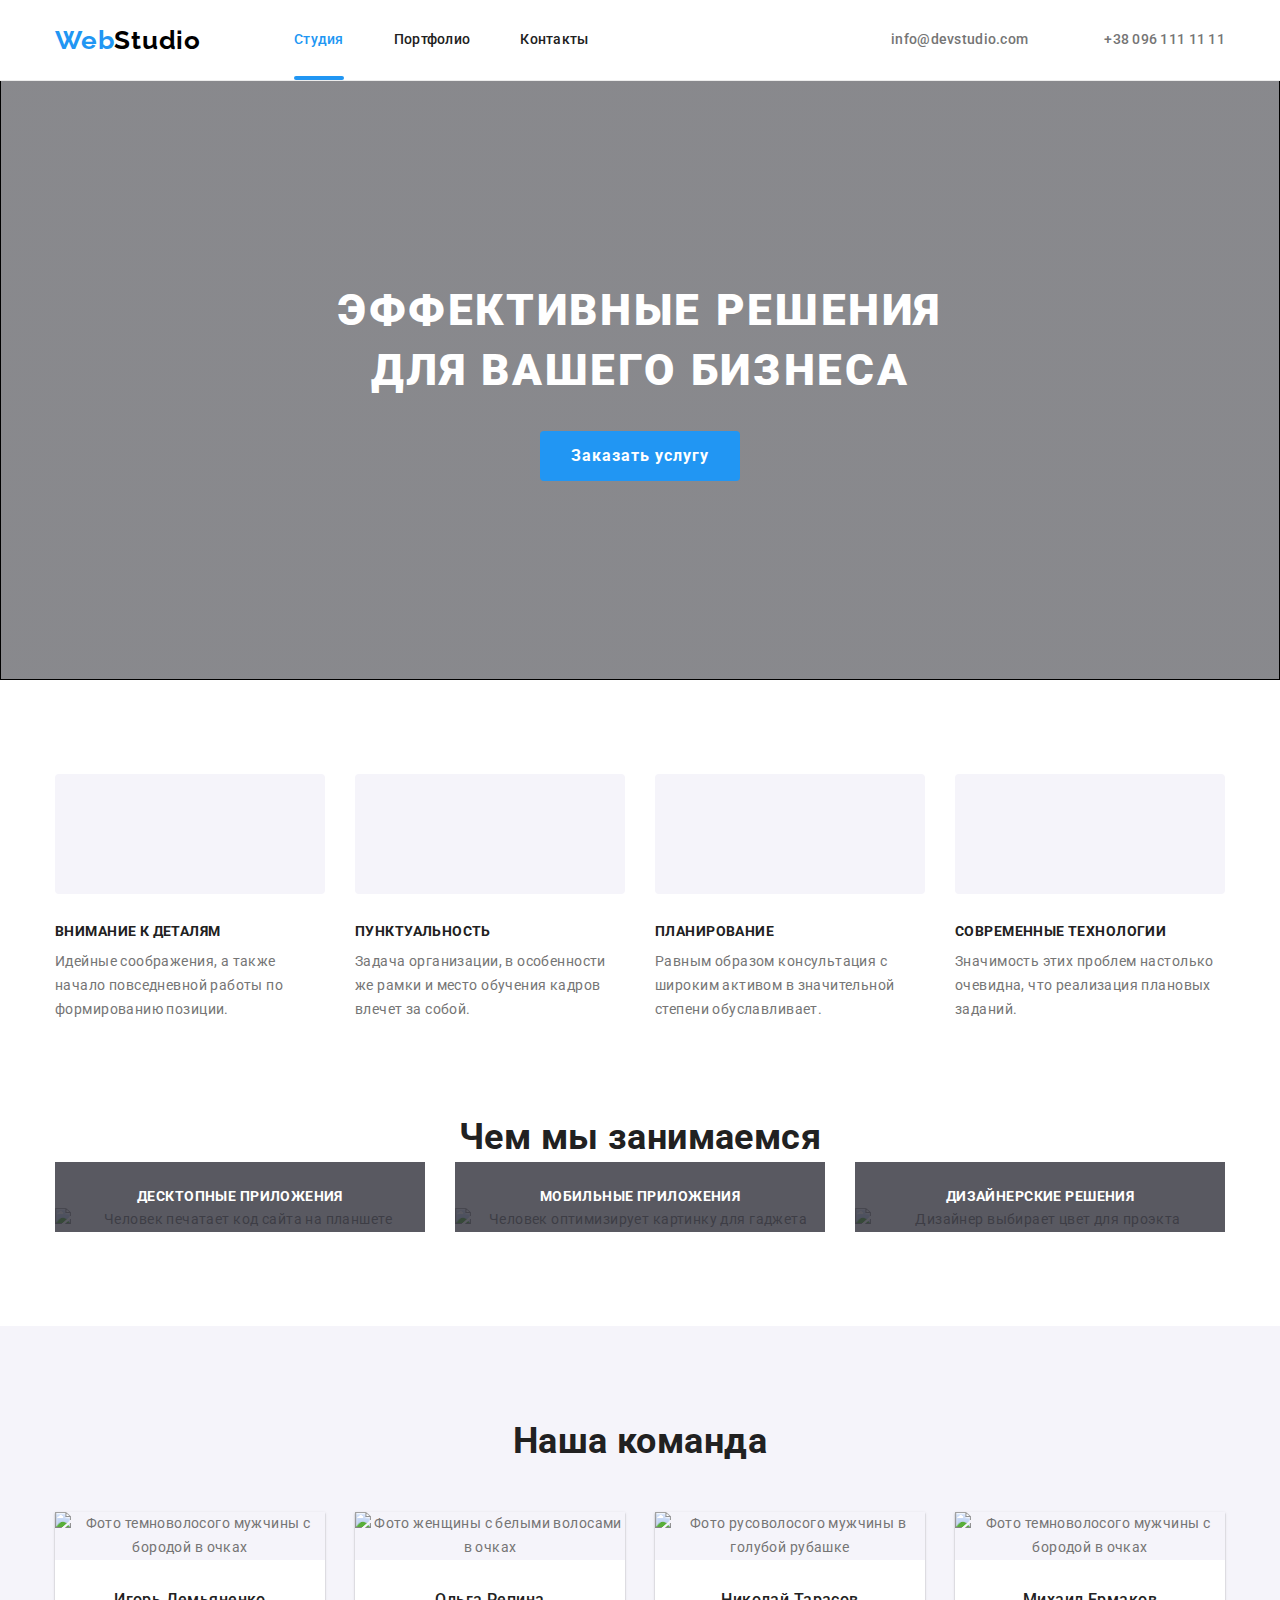
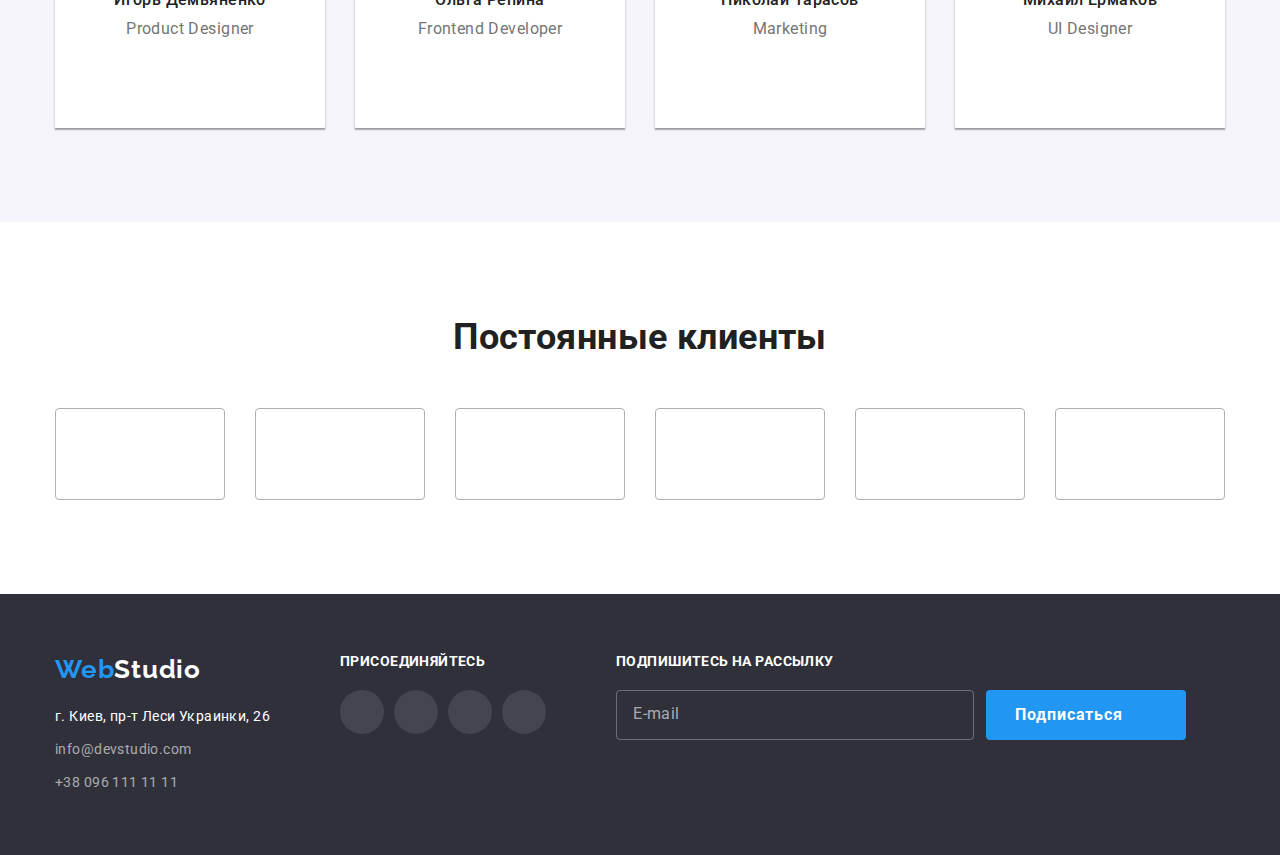
==== index.html @ ebe697cc "HW-6" ====
<!DOCTYPE html>
<html lang="ru">
<head>
    <meta charset="UTF-8">
    <meta http-equiv="X-UA-Compatible" content="IE=edge">
    <meta name="viewport" content="width=device-width, initial-scale=1.0">
    <title>Document</title>
    <link href="https://fonts.googleapis.com/css2?family=Raleway:wght@700&family=Roboto:wght@400;500;700;900&display=swap"
        rel="stylesheet">
    <link rel="stylesheet" href="https://cdnjs.cloudflare.com/ajax/libs/modern-normalize/1.1.0/modern-normalize.min.css">
    <link rel="stylesheet" href="./css/styles.css">

</head>
<body>
    <!--Шапка сайта-->
    <header class="head">
        <div class="container main-nav">
            <nav class="head-nav">
                <a href="./index.html" class="logo link">
                    <span class="accent">Web</span>Studio
                </a>
                <ul class="site-nav">
                    <li class="nav-item"><a href="./index.html" class="link current">Студия</a></li>
                    <li class="nav-item"><a href="./portfolio.html" class="link">Портфолио</a></li>
                    <li class="nav-item"><a href="" class="link">Контакты</a></li>
                </ul>
            </nav>
            <ul class="contact-nav">
                <li class="nav-item">
                    <a href="mailto:info@devstudio.com" class="link">
                        <svg class="contact-icon" arial-label="почта" width="16px" height="16px">
                        <use href="./images/icons.svg#icon-mail"></use>
                    </svg>info@devstudio.com</a></li>
                <li class="nav-item">     
                    <a href="tel:+380961111111" class="link">
                        <svg class="contact-icon" arial-label="телефон" width="16px" height="16px">
                        <use href="./images/icons.svg#icon-phone"></use>
                    </svg>+38 096 111 11 11</a></li>
            </ul>
        </div>
      
    </header>

    <main>
        <!--Герой-->
            <section class="hero section overlay">
                <div class="container">
                    <h1 class="hero-title">Эффективные решения для вашего бизнеса</h1>
                    <button class="button-primary" data-modal-open type="button">Заказать услугу</button>
                </div>   
            </section>

        <!--Особенности компании-->
        <section class="feauters section">
            <div class="container">
                <h2 class="visually-hidden">Особенности компании</h2>
                <ul class="feauters-list">
                    <li class="feauters-item">
                        <div class="feauters-icon">
                            <svg class="contact-icon" arial-label="Антенна" width="70px" height="70px">
                                <use href="./images/icons.svg#icon-antenna"></use>
                            </svg>
                        </div>
                        <h3 class="title">Внимание к деталям</h3>
                        <p class="feauters-text">Идейные соображения, а также начало повседневной работы по формированию позиции.</p>
                    </li>
                    <li class="feauters-item">
                        <div class="feauters-icon">
                            <svg class="contact-icon" arial-label="Часы" width="70px" height="70px">
                                <use href="./images/icons.svg#icon-clock"></use>
                            </svg>
                        </div>
                        <h3 class="title">Пунктуальность</h3>
                        <p class="feauters-text">Задача организации, в особенности же рамки и место обучения кадров влечет за собой.</p>
                    </li>
                    <li class="feauters-item">
                        <div class="feauters-icon">
                            <svg class="contact-icon" arial-label="Дианграмма" width="70px" height="70px">
                                <use href="./images/icons.svg#icon-diagram"></use>
                            </svg>
                        </div>
                        <h3 class="title">Планирование</h3>
                        <p class="feauters-text">Равным образом консультация с широким активом в значительной степени обуславливает.</p>
                    </li>
                    <li class="feauters-item">
                        <div class="feauters-icon">
                            <svg class="contact-icon" arial-label="Астронавт" width="70px" height="70px">
                                <use href="./images/icons.svg#icon-astronaut"></use>
                            </svg>
                        </div>
                        <h3 class="title">Современные технологии</h3>
                        <p class="feauters-text">Значимость этих проблем настолько очевидна, что реализация плановых заданий.</p>
                    </li>
                    
                </ul>
            </div>
        </section>

        <!--Основные направления компании-->
        <section class="direction section">
            <div class="container">
                <h2 class="title">Чем мы занимаемся</h2>
                <ul class="list">
                    <li class="item">
                        <div class="direction-thumb">
                            <img class="direction-img" src="./images/placeholder-1.jpg" alt="Человек печатает код сайта на планшете" width="370px">
                            <div class="direction-label">
                                <h3 class="direction-label-title">Десктопные приложения</h3>
                            </div>
                        </div>
                    </li>
                    <li class="item">
                        <div class="direction-thumb">
                            <img class="direction-img" src="./images/placeholder-2.jpg" alt="Человек оптимизирует картинку для гаджета" width="370px">
                            <div class="direction-label">
                                <h3 class="direction-label-title">Мобильные приложения</h3>
                            </div>
                        </div>
                    </li>
                    <li class="item">
                        <div class="direction-thumb">
                            <img class="direction-img" src="./images/placeholder-3.jpg" alt="Дизайнер выбирает цвет для проэкта" width="370px">
                            <div class="direction-label">
                                <h3 class="direction-label-title">Дизайнерские решения</h3>
                            </div>
                        </div>
                    </li>
                </ul>
            </div>
        </section>

        <!--Команда-->
        <section class="team section">
            <div class="container">
                <h2 class="title">Наша команда</h2>
                <ul class="list">
                    <li class="team-card">
                        <img class="team-foto" src="./images/foto-1.jpg" alt="Фото темноволосого мужчины с бородой в очках" width="270">
                            <div class="team-card-description">
                                <h3 class="name">Игорь Демьяненко</h3>
                                <p class="profession">Product Designer</p>
                                <ul class="team-network-list">
                                    <li>
                                        <a href="#" class="team-netwok-item">
                                            <svg class="team-network-icon" arial-label="Инстаграмм">
                                                <use href="./images/icons.svg#icon-instagram"></use>
                                            </svg></a>
                                    </li>
                                    <li>
                                        <a href="#" class="team-netwok-item">
                                            <svg class="team-network-icon" arial-label="Твиттер">
                                                <use href="./images/icons.svg#icon-twitter"></use>
                                            </svg></a>
                                    </li>
                                    <li>
                                        <a href="#" class="team-netwok-item">
                                            <svg class="team-network-icon" arial-label="Фэйсбук">
                                                <use href="./images/icons.svg#icon-facebook"></use>
                                            </svg></a>
                                    </li>
                                    <li>
                                        <a href="#" class="team-netwok-item">
                                            <svg class="team-network-icon" arial-label="Линкидин">
                                                <use href="./images/icons.svg#icon-linkedin"></use>
                                            </svg></a>
                                    </li>
                                
                                </ul>
                            </div>
                    </li>
                    <li class="team-card">
                        <img class="team-foto"  src="./images/foto-2.jpg" alt="Фото женщины с белыми волосами в очках" width="270">
                        <div class="team-card-description">
                            <h3 class="name">Ольга Репина</h3>
                            <p class="profession">Frontend Developer</p>
                                <ul class="team-network-list">
                                    <li>
                                        <a href="#" class="team-netwok-item">
                                         <svg class="team-network-icon" arial-label="Инстаграмм">
                                                <use href="./images/icons.svg#icon-instagram"></use>
                                            </svg></a>
                                    </li>
                                    <li>
                                        <a href="#" class="team-netwok-item">
                                        <svg class="team-network-icon" arial-label="Твиттер">
                                            <use href="./images/icons.svg#icon-twitter"></use>
                                        </svg></a>
                                    </li>
                                    <li>
                                         <a href="#" class="team-netwok-item">
                                            <svg class="team-network-icon" arial-label="Фэйсбук">
                                                 <use href="./images/icons.svg#icon-facebook"></use>
                                        </svg></a>
                                    </li>
                                    <li>
                                        <a href="#" class="team-netwok-item">
                                            <svg class="team-network-icon" arial-label="Линкидин">
                                                <use href="./images/icons.svg#icon-linkedin"></use>
                                            </svg></a>
                                    </li>
                                 </ul>
                        </div>
                    </li>
                    <li class="team-card">
                        <img class="team-foto"  src="./images/foto-3.jpg" alt="Фото русоволосого мужчины в голубой рубашке" width="270">
                        <div class="team-card-description">
                            <h3 class="name">Николай Тарасов</h3>
                            <p class="profession">Marketing</p>
                            <ul class="team-network-list">
                                <li>
                                    <a href="#" class="team-netwok-item">
                                        <svg class="team-network-icon" arial-label="Инстаграмм">
                                            <use href="./images/icons.svg#icon-instagram"></use>
                                        </svg></a>
                                </li>
                                <li>
                                    <a href="#" class="team-netwok-item">
                                        <svg class="team-network-icon" arial-label="Твиттер">
                                            <use href="./images/icons.svg#icon-twitter"></use>
                                        </svg></a>
                                </li>
                                <li>
                                    <a href="#" class="team-netwok-item">
                                        <svg class="team-network-icon" arial-label="Фэйсбук">
                                            <use href="./images/icons.svg#icon-facebook"></use>
                                        </svg></a>
                                </li>
                                <li>
                                    <a href="#" class="team-netwok-item">
                                        <svg class="team-network-icon" arial-label="Линкидин">
                                            <use href="./images/icons.svg#icon-linkedin"></use>
                                        </svg></a>
                                </li>
                            </ul>
                        </div>
                    </li>
                    <li class="team-card">
                        <img class="team-foto" src="./images/foto-4.jpg" alt="Фото темноволосого мужчины с бородой в очках" width="270">
                        <div class="team-card-description">
                            <h3 class="name">Михаил Ермаков</h3>
                            <p class="profession">UI Designer</p>
                            <ul class="team-network-list">
                                <li>
                                    <a href="#" class="team-netwok-item">
                                        <svg class="team-network-icon" arial-label="Инстаграмм">
                                            <use href="./images/icons.svg#icon-instagram"></use>
                                        </svg></a>
                                </li>
                                <li>
                                    <a href="#" class="team-netwok-item">
                                        <svg class="team-network-icon" arial-label="Твиттер">
                                            <use href="./images/icons.svg#icon-twitter"></use>
                                        </svg></a>
                                </li>
                                <li>
                                    <a href="#" class="team-netwok-item">
                                        <svg class="team-network-icon" arial-label="Фэйсбук">
                                            <use href="./images/icons.svg#icon-facebook"></use>
                                        </svg></a>
                                </li>
                                <li>
                                    <a href="#" class="team-netwok-item">
                                        <svg class="team-network-icon" arial-label="Линкидин">
                                            <use href="./images/icons.svg#icon-linkedin"></use>
                                        </svg></a>
                                </li>
                            
                            </ul></div>
                    </li>
                </ul>
            </div>
        </section>

        <!-- Клиенты -->
        <section class="client section">
            <div class="container">
                <h2 class="client-title">Постоянные клиенты</h2>
                <ul class="client-list">
                    <li>
                        <a href="#" class="client-item">
                            <svg class="client-icon" arial-label="постоянный клиент">
                            <use href="./images/icons.svg#icon-client-1"></use>
                        </svg>
                    </a>        
                    </li>
                    <li>
                        <a href="#" class="client-item">
                            <svg class="client-icon" arial-label="постоянный клиент">
                                <use href="./images/icons.svg#icon-client-2"></use>
                            </svg>
                        </a>
                    </li>
                    <li>
                        <a href="#" class="client-item">
                            <svg class="client-icon" arial-label="постоянный клиент">
                                <use href="./images/icons.svg#icon-client-3"></use>
                            </svg>
                        </a>
                    </li>
                    <li>
                        <a href="#" class="client-item">
                            <svg class="client-icon" arial-label="постоянный клиент">
                                <use href="./images/icons.svg#icon-client-4"></use>
                            </svg>
                        </a>
                    </li>
                    <li>
                        <a href="#" class="client-item">
                            <svg class="client-icon" arial-label="постоянный клиент">
                                <use href="./images/icons.svg#icon-client-5"></use>
                            </svg>
                        </a>
                    </li>
                    <li>
                        <a href="#" class="client-item">
                            <svg class="client-icon" arial-label="постоянный клиент">
                                <use href="./images/icons.svg#icon-client-6"></use>
                            </svg>
                        </a>
                    </li>
                </ul>
            </div>
        </section>
    </main>
    
    <!--Футер-->
    <footer class="footer">
        <div class="container footer-cont">
            <div class="">
                <a href="./index.html" class="logo">
                <span class="accent">Web</span>Studio
                </a>
                <address class="contacts">
                <ul>
                    <li class="contacts-item"><a class="link-map" href="https://goo.gl/maps/HXTdufmjGEsCZx6G9" target="_blank"
                            rel="noopener noreferrer">г. Киев, пр-т Леси Украинки, 26</a></li>
                    <li class="contacts-item"><a class="link" href="mailto:info@devstudio.com">info@devstudio.com</a></li>
                    <li class="contacts-item"><a class="link" href="tel:+380961111111">+38 096 111 11 11</a></li>
                </ul>
                </address>
            </div>
            <div>
                <h2 class="footer-title">присоединяйтесь</h2>
                <ul class="footer-network-list">
                <li>
                <a href="#" class="footer-netwok-link">
                    <svg class="footer-network-icon" arial-label="Инстаграмм">
                        <use href="./images/icons.svg#icon-instagram"></use>
                    </svg>
                </a>
                </li>
                <li>
                <a href="#" class="footer-netwok-link">
                    <svg class="footer-network-icon" arial-label="Твиттер">
                        <use href="./images/icons.svg#icon-twitter"></use>
                    </svg></a>
                </li>
                <li>
                <a href="#" class="footer-netwok-link">
                    <svg class="footer-network-icon" arial-label="Фэйсбук">
                        <use href="./images/icons.svg#icon-facebook"></use>
                    </svg></a>
                </li>
                <li>
                <a href="#" class="footer-netwok-link">
                    <svg class="footer-network-icon" arial-label="Линкидин">
                        <use href="./images/icons.svg#icon-linkedin"></use>
                    </svg></a>
                </li>
                </ul>
            </div>
            <div>
                <h2 class="footer-title">Подпишитесь на рассылку</h2>
                    <div class="footer-mail">
                        <form class="footer-form">
                            <label class="form-label" 
                                for="mail" 
                                name="mail" 
                                placeholder="E-mail"
                                autocomplete="on">
                                <div class="form-input">
                                    <input class="footer-input-area" type="text" name="mail" placeholder="E-mail">
                                         <!-- <svg class="form-icon" width="18px" heigh="18px">
                                            <use href="./images/icons.svg#icon-email-black"></use>
                                            </svg> -->
                                </div>
                            </label>
                            <button class="button-primary footer-button" type="submit">
                             Подписаться
                            
                                <svg class="footer-button-icon" width="24px" height="24px" arial-label="Отправить почту">
                                    <use href="./images/icons.svg#icon-send"></use>
                                </svg>
                            
                            </button>
                        </form>
                    </div>

            
            </div>
        </div>
    </footer>

     <!-- Модальное окно -->
        
     <div class="backdrop is-hidden" data-modal>
        
            <form class="modal form">
                <h2 class="form-title">Оставьте свои данные, мы вам перезвоним</h2>
                <button type="button" class="modal-close" data-modal-close>
                    <svg class="modal-icon" width="18px" heigh="18px">
                        <use href="./images/icons.svg#icon-close-black"></use>
                    </svg>
                </button>


                <div class="form-field">
                    <label class="form-label" for="name" autocomplete="on">Имя</label>
                    <div class="form-input">
                         <input class="form-input-area" type="text" name="name" id="name" autofocus />
                        <svg class="form-icon" width="18px" heigh="18px">
                            <use href="./images/icons.svg#icon-person-black"></use>
                        </svg>
                    </div>
                </div>
                <div class="form-field">
                    <label class="form-label" for="tel" autocomplete="on">Телефон</label>
                    <div class="form-input">
                        <input class="form-input-area" type="tel" name="tel" id="tel" />

                        <svg class="form-icon" width="18px" heigh="18px">
                            <use href="./images/icons.svg#icon-phone-black"></use>
                        </svg>
                    </div>
                </div>
                <div class="form-field">
                    <label class="form-label" for="mail" name="mail" autocomplete="on" id="">Почта</label>
                    <div class="form-input">
                        <input class="form-input-area" type="text" name="mail" id="mail" id="mail">
                        <svg class="form-icon" width="18px" heigh="18px">
                            <use href="./images/icons.svg#icon-email-black"></use>
                       </svg>
                    </div>
                </div>

                <div class="form-field">
                    <label class="form-label" for="comment">Комментарий</label>
                    
                        <textarea class="form-textarea" name="comment" id="comment" rows="8" placeholder="Введите текст"></textarea>
                
                </div>

                <label class="checkbox-label">
                    <input class="checkbox .visually-hidden" type="checkbox" name="privacy" value="true">
                    <div class="checkbox-icon">
                        <!-- <svg width="16px" heigh="15px">
                            <use href="./images/icons.svg#icon-icon-check"></use>
                        </svg> -->
                    </div><p class="checkbox-text">Соглашаюсь с рассылкой и принимаю&nbsp<a class="doc" href="">Условия договора</a></p>
                </label>

                <button class="button-primary" type="submit">Отправить</button>
            </form>


         
    </div>

<script src="./js/modal.js"></script>

</body>
</html>
---- css/styles.css ----
:root{
    --primary-text-color: #757575;
    --title-text-color: #212121;
    --accent-color: #2196F3;
    --primary-icon-color: #AFB1B8;
    --primary-white-color: #ffffff;
    --secondary-bg-color: #2F303A;
    --ordinary-pb: 94px;
}

body{
    background-color: var(--primary-white-color);
    color: var(--primary-text-color);
    font-family: Roboto, sans-serif;
    font-weight: 400;
    font-size: 14px;
    font-style: normal;
    line-height: 1.71;
    letter-spacing: 0.03em;
}
p,
h1,
h2,
h3,
h4,
h5,
h6{
    margin: 0;
}

button {
    cursor: pointer;
}
a{
    color: currentColor;
    /* text-decoration: none; */
}
ul {
    list-style: none;
    margin: 0;
    padding-left: 0;
}
address{
    font-style: normal
}

.container {
    width: 1200px;
    padding: 0 15px;
    margin: 0 auto;
}

.section{
    padding-top: var(--ordinary-pb);
    padding-bottom: var(--ordinary-pb);
    text-align: center;
}

.visually-hidden {
    position: absolute;
    width: 1px;
    height: 1px;
    margin: -1px;
    border: 0;
    padding: 0;

    white-space: nowrap;
    clip-path: inset(100%);
    clip: rect(0 0 0 0);
    overflow: hidden;
}

/* Стили для лого */

.logo{
    display: block;

    color: #000000;
    font-family: 'Raleway';
    font-style: normal;
    font-weight: 700;
    font-size: 26px;
    line-height: 1.19;
    letter-spacing: 0.03em;
    text-decoration: none;
}
.accent{
    color: var(--accent-color);
}
/* .logo:focus{

} */

/* Стили для Хэдера*/

.head{
    outline:1px solid #ECECEC ;

}

.nav-item:not(:last-child){
    margin-right: 50px;
}

.nav-item .link,
.nav-item .link-current{
    display: block;
    padding: 32px 0;
    text-decoration: none;

    transition: color 250ms cubic-bezier(0.4, 0, 0.2, 1);
}

.site-nav .link{
    color: var(--title-text-color); 
    transition: color 250ms cubic-bezier(0.4, 0, 0.2, 1);
    
}
.site-nav .link:hover,
.site-nav .link:focus{
    color: var(--accent-color);

}
.site-nav .current{
    color: var(--accent-color);
}
.main-nav{
    display: flex;

}
.head-nav {
    display: flex;
    align-items: center;
    justify-content: flex-start;
}

.site-nav{
    margin-left: 93px;
    
}

.site-nav .nav-item{
    position: relative;
}

.contact-nav{
   margin-left: auto;
    
}

.main-nav .current::after {
    content: '';
    position: absolute;
    bottom: 0;
    left: 0;
    height: 4px;
    width: 100%;
    
   
    background-color: var(--accent-color);
    border-radius: 2px;
    outline: none;
}

/* Контакты Хэдера */

.contact-icon {
    fill: currentColor;
    margin-right: 10px;
}

.nav-item .link{
    display: flex;
    align-items: center;
}

.contact-nav .nav-item {
    color: var(--primary-text-color);
}
.nav-item .link:hover,
.nav-item .link:focus {
    color: var(--accent-color);
    fill:var(--accent-color)
}

.site-nav,
.contact-nav{
    display: flex;

    font-weight: 500;
    font-size: 14px;
    line-height: 1.14;
    letter-spacing: 0.02em;
}

/* Стилизация Герой */

.hero {
    background-color: #C4C4C4;
    padding: 200px 0;
    height: 600px;
}

.overlay {
    max-width: 1600px;
    height: 600px;
    margin-left: auto;
    margin-right: auto;
    border: 1px solid #000000;
    background-image: linear-gradient(to right, rgba(47, 48, 58, 0.4), rgba(47, 48, 58, 0.4)), url(../images/hero.jpg);
    background-size: cover;
    background-repeat: no-repeat;
    background-position: center;
}

.hero-title{
    display: block;
    color: var(--primary-white-color);
    margin-right: auto;
    margin-left: auto;
    margin-bottom:30px;
    width: 696px;

    font-weight: 900;
    font-size: 44px;
    line-height: 1.36;
    letter-spacing: 0.06em;
    text-transform: uppercase;
    text-align: center;

}
.button-primary{
    background-color: var(--accent-color);
    color: var(--primary-white-color);
    cursor: pointer;
    border-radius: 4px;
    border: none;
    padding: 10px 0;
    width: 200px;

    font-family: inherit;
    font-weight: 700;
    font-size: 16px;
    line-height: 1.88;
    text-align: center;
    letter-spacing: 0.06em;
}

/* Стилизация особенностей компании */

.feauters-list{
    display: flex;
    flex-wrap: wrap;
    text-align: left;

}

.feauters-item{
    display: inline-block;
    width: 270px;
    margin-right: 30px;
}

.feauters-item:last-child{
    margin-right: 0;
}

.feauters-icon{
    display: inline-flex;
    justify-content: center;
    align-items: center;
    width: 270px;
    height: 120px;
    background: #F5F4FA;
    border-radius: 4px;
    margin-bottom: 30px;
}

.feauters .title{
    color: var(--title-text-color);
    margin-bottom: 10px;
    font-weight: 700;
    font-size: 14px;
    line-height: 1.14;
    text-transform: uppercase;
    
}

/* Основные направления компании */

.direction{
    padding-top: 0;
}
.direction .list{
    display: flex;
    flex-wrap: wrap;
}
.direction .item{
    margin-right: 30px;
}
.direction .item:last-child{
    margin-right: 0;
}

.direction-thumb{
    position: relative;
}

.direction-img{
display: block;
}

.direction-label{
    width: 370px;
    height: 70px;
    position: absolute;
    bottom: 0;


    padding: 27px 0px;
    
    text-align: center;

    background: rgba(47, 48, 58, 0.8);
}

.direction-label-title{

    font-weight: 700;
    font-size: 14px;
    line-height: 1.14;
    
    letter-spacing: 0.03em;
    text-transform: uppercase;
    
    color: #FFFFFF;
}

/* Блок комнады */

.team{
    background-color: #F5F4FA;
    padding-top: 94px;
}
.team-foto{
    display: block;
}


.direction .title,
.team .title,
.client-title{
    color: var(--title-text-color);
    margin-bottom: 50px;
    font-weight: 700;
    font-size: 36px;
    line-height: 1.17;
    text-align: center;
}

.team .list{
    display: flex;
    flex-wrap: wrap;
}

.team-card{
    margin-right: 30px;
    box-shadow: 0px 1px 3px rgba(0, 0, 0, 0.12), 
    0px 1px 1px rgba(0, 0, 0, 0.14), 
    0px 2px 1px rgba(0, 0, 0, 0.2);
}

.team-card:last-child{
    margin-right: 0;
}

.team-card-description{
    background-color: var(--primary-white-color);
    padding: 30px 0;
    border-radius: 0px 0px 4px 4px;
}

.team .name{
    color: var(--title-text-color);
    margin-bottom: 10px;
    font-weight: 500;
    font-size: 16px;
    line-height: 1.19;
    text-align: center;
}

.team .profession{
    font-weight: 400;
    font-size: 16px;
    line-height: 1.19;
    text-align: center;
    margin-bottom: 16px;
}

.team-network-list,
.footer-network-list{
    display: inline-flex;
    gap: 10px;
    align-items: baseline;
}

.team-netwok-item{
    display: flex;
    justify-content: center;
    align-items: center;
    width: 44px;
    height: 44px;
    border: none;
    border-radius: 50%;
    color: var(--primary-icon-color);
    transition-property: background-color, color;
    transition-duration: 250ms;
    transition-timing-function: cubic-bezier(0.4, 0, 0.2, 1);
}

.team-netwok-item:hover,
.team-netwok-item:focus
{
    width: 44px;
    height: 44px;
    border: none;
    border-radius: 50%;
    color: var(--primary-white-color);
    background-color: var(--accent-color);
}

.team-network-icon{
    width: 20px;
    height: 20px;
    
    fill: currentColor;
}

/* Клиенты */

.client-title{
    margin-bottom: 50px;
}

.client-list{
    display: flex;
    gap: 30px;
}

.client-icon {
    fill: currentColor;
    width: 106px;
}


.client-item{
    display: flex;
    width: 170px;
    height: 92px;
    color: var(--primary-icon-color);
    border: 1px solid var(--primary-icon-color);
    border-radius: 4px;
    justify-content: center;
    align-items: center;
    transition-property: color;
    transition-duration: 250ms;
    transition-timing-function: cubic-bezier(0.4, 0, 0.2, 1);
}


.client-item:hover,
.client-item:focus{
    color: var(--accent-color);
    border-color: var(--accent-color);
}


/* Футер */

.footer{
    background-color: var(--secondary-bg-color);
    padding-top: 60px;
    padding-bottom: 60px;
}

.footer-cont{
    display: flex;
    gap: 70px;
}

.footer .logo{
    color: var(--primary-white-color);
    display: inline-block;
    margin-bottom: 20px;
}

.contacts {
    cursor: none;
    font-style: normal;
}

.contacts-item{
    margin-bottom: 9px;
}
.contacts-item:last-child{
    margin-bottom: 0;
}

.link-map{
    color: var(--primary-white-color);
    text-decoration: none;
    transition-property: color;
    transition-duration: 250ms;
    transition-timing-function: cubic-bezier(0.4, 0, 0.2, 1);
}
.contacts .link{
    text-decoration: none;
    color: rgba(255, 255, 255, 0.6);
    transition-property: color;
    transition-duration: 250ms;
    transition-timing-function: cubic-bezier(0.4, 0, 0.2, 1);

}

.contacts .link-map:hover,
.contacts .link-map:focus,
.contacts .link:hover, 
.contacts .link:focus {
    color: var(--accent-color);
}

.footer-title{
    font-weight: 700;
    font-size: 14px;
    line-height: 1.14;
    letter-spacing: 0.03em;
    text-transform: uppercase;
    color: var(--primary-white-color);
    margin-bottom: 20px;
}

.footer-netwok-link{
    display: flex;
    justify-content: center;
    align-items: center;
    width: 44px;
    height: 44px;
    border: none;
    border-radius: 50%;
    background-color: rgba(255, 255, 255, 0.1);
    transition-property: background-color;
    transition-duration: 250ms;
    transition-timing-function: cubic-bezier(0.4, 0, 0.2, 1);
}

.footer-network-icon {
    width: 20px;
    height: 20px;
    fill: var(--primary-white-color);
}

.footer-netwok-link:hover,
.footer-netwok-link:focus{
    background-color: var(--accent-color);
}

.footer-form{
    display: flex;
    justify-content: center;
    align-content: center;
}

/* .footer-mail{
    display: flex;
    justify-content: center;
    align-content: center;
} */

.footer-input-area{
    padding: 15px 16px;
    margin-right: 12px;
    
    width: 358px;
    height: 50px;

    background-color: transparent;
    border: 1px solid rgba(255, 255, 255, 0.3);
    drop-shadow(0px 4px 4px rgba(0, 0, 0, 0.15));
    border-radius: 4px;
    outline: none;
    color: rgba(255, 255, 255, 0.6);
}

.footer-input-area::placeholder{
    font-weight: 400;
    font-size: 16px;
    line-height: 1.25;
    display: flex;
    align-items: center;
    letter-spacing: 0.03em;
    
    color: rgba(255, 255, 255, 0.6);
}

.footer-button{
    height: 50px;
    display: flex;
    justify-content: center;
    align-content: center;
}

.footer-button-icon{
   width: 24px;
   height: 24px;
   margin-left: 10px;
}


/* стили кнопок фильтра */

.filter{
    display: flex;
    justify-content: center;
}

.filter-item{
    margin-right: 8px;
}

.filter-item:last-child{
    margin-right: 0;
   
}

.filter-button{
    color: var(--title-text-color);
    background-color: #F5F4FA;
    cursor: pointer;
    padding: 6px 22px;
    border-radius: 4px;
    font-weight: 500;
    font-size: 16px;
    line-height: 1.62;
    text-align: center;
    border: none;
    
    transition-property: color, background-color, box-shadow;
    transition-duration: 250ms;
    transition-timing-function: cubic-bezier(0.4, 0, 0.2, 1);
}
.filter-button:hover,
.filter-button:focus{
    color: var(--primary-white-color);
    background-color: var(--accent-color);
    box-shadow: 0px 3px 1px rgba(0, 0, 0, 0.1),
     0px 1px 2px rgba(0, 0, 0, 0.08),
      0px 2px 2px rgba(0, 0, 0, 0.12);
}

.filter{
    margin-bottom: 50px;
}

/* Стили примеров работ */

.projects-list{
    display: flex;
    flex-wrap: wrap;
}

.projects-item-link{
    text-decoration: none;
}

.projects-item{
    width: 370px;
    margin-right: 30px;
    margin-bottom: 30px;
    border: 1px solid #EEEEEE;
    transition-property: box-shadow;
    transition-duration: 250ms;
    transition-timing-function: cubic-bezier(0.4, 0, 0.2, 1);
    
}

.projects-item:nth-child(3n){
    margin-right: 0;
}
.projects-item:nth-last-child(-n+3){
    margin-bottom: 0;
}

.projects-card-description{
    text-decoration: none;
    padding: 20px 24px 20px 24px;
}


.projects-item .title{
    color: var(--title-text-color);
    margin-bottom: 4px;
    text-decoration: none;

    font-weight: 700;
    font-size: 18px;
    line-height: 2;
    letter-spacing: 0.06em;
    text-align: left;
    max-width: 322px;
}
.projects-item .description{
    color: var(--primary-text-color);

    font-size: 16px;
    line-height: 1.88;
    text-align: left;
    
}

.projects-item:hover,
.projects-item:focus{
    box-shadow: 0px 1px 1px rgba(0, 0, 0, 0.12), 
    0px 4px 4px rgba(0, 0, 0, 0.06),
     1px 4px 6px rgba(0, 0, 0, 0.16);
}

.projects-card{
    position: relative;
    overflow: hidden;
    
}

.projects-img{
    display: block;
}

/* Оверлей Примеров работ Портфолио */

.projects-overlay{
    position: absolute;
    top: 0;
    left: 0;

    transform: translateY(100%);

    transition: transform 250ms cubic-bezier(0.4, 0, 0.2, 1);

    height: 100%;
    padding: 63px 24px 0px 24px;

    background-color: rgba(33, 150, 243, 0.9);
}

.projects-card:hover .projects-overlay,
.projects-card:focus .projects-overlay{
    transform: translateY(0%);

}


.projects-overlay-text{
    font-size: 18px;
    line-height: 1.56;
    letter-spacing: 0.03em;
    text-align: left;
    
    color: #FFFFFF;
   
}


/* Модально окно */

.backdrop {
    position: fixed;
    top: 0;
    left: 0;
    width: 100%;
    height: 100%;
    background-color: rgba(0, 0, 0, 0.2);
    transition: opacity 350ms cubic-bezier(0.4, 0, 0.2, 1);

    
}

.backdrop.is-hidden {
    opacity: 0;
    pointer-events: none;
    
}

.modal {
    position: absolute;
    top: 50%;
    left: 50%;
    transform: translate(-50%, -50%);
    transition: opacity 350ms cubic-bezier(0.4, 0, 0.2, 1);

    min-height: 528px;
    min-width: 581px;
    padding: 15px;

    background-color: var(--primary-white-color);
    box-shadow: 0px 1px 3px rgba(0, 0, 0, 0.12), 0px 1px 1px rgba(0, 0, 0, 0.14), 0px 2px 1px rgba(0, 0, 0, 0.2);
    border-radius: 4px;


}


.modal-close{
    position: absolute;
    top: 8px;
    right: 8px;
    display: flex;
    justify-content: center;
    align-items: center;

    width: 30px;
    height: 30px;
    
    background-color: transparent;
    border-radius: 50%;
    
    border: 1px solid rgba(0, 0, 0, 0.1);
}

.modal-icon {
    fill: currentColor;
    width: 18px;
    height: 18px;
}

.modal-close:hover .modal-icon,
.modal-close:focus .modal-icon{
    fill: var(--accent-color);
  
}


/* Стилизация формы модальногокна  */

.form {
    display: flex;
    flex-direction: column;
    padding: 40px;
    margin: 0px auto;
}

.form-title{
    font-weight: 700;
    font-size: 20px;
    line-height: 1.15;
    text-align: center;
    letter-spacing: 0.03em;
    color: var(--title-text-color);
    margin-bottom: 12px;
}


.form-label{
    display: inline-block;
    font-size: 12px;
    line-height: 1.17;
    letter-spacing: 0.01em;
    color: var(--primary-text-color);
    margin-bottom: 4px;
}
.form-input{
    display: inline-block;
    position: relative;
    color: var(--title-text-color);
    transition: color 250ms cubic-bezier(0.4, 0, 0.2, 1);
    margin-bottom: 10px;
}

.form-icon {
    position: absolute;
    top: 50%;
    left: 12px;
    outline: none;

    transform: translateY(-50%);

    fill: currentColor;
}

.form-input:focus-within .form-icon{
    color: var(--accent-color);
}
.form-input-area:focus-within{
    border: 1px solid var(--accent-color);
}



.form-input-area{
    margin-bottom: 10px;
    border: 1px solid rgba(33, 33, 33, 0.2);
    border-radius: 4px;
    margin: 0;
    padding: 12px 12px 12px 42px;
    width: 100%;
    outline: none;
    transition: border 250ms cubic-bezier(0.4, 0, 0.2, 1);

}

.form-field{
    display: flex;
    flex-direction: column;
}

.form-field::placeholder {
    font-family: 'Roboto';
    font-weight: 400;
    font-size: 12px;
    line-height: 1.16;
    letter-spacing: 0.01em;
    color: rgba(117, 117, 117, 0.5);

    
}

.form-textarea{
    padding: 12px 16px;
    border: 1px solid rgba(33, 33, 33, 0.2);

    border-radius: 4px;
    
    outline: none;
    resize: none;
    width: 100%;
    min-height: 120px;
}

.form-textarea::placeholder{
    font-weight: 400;
    font-size: 14px;
    line-height: 1.14;
    letter-spacing: 0.01em;
    
    
     color: rgba(117, 117, 117, 0.5);
}

/* .form-textarea:focus-within {
    border: 1px solid var(--accent-color);
} */

.form .button-primary{
    margin: 30px auto 0px;
    box-shadow: 0px 4px 4px rgba(0, 0, 0, 0.15);
}

/* Чекбокс оформление */

.checkbox{
    /* -webkit-appearance: none;
    -moz-appearance: none;
    appearance: none; */
    position: absolute;
    display: block;

}

.checkbox-icon{
    position: absolute;
    display: inline-block;
    width: 15px;
    height: 15px;
    border: 3px solid var(--title-text-color);
    border-radius: 2px;
    
}

.checkbox-label{
    display: flex;
    align-items: center;
}
.checkbox-label::after{
    content: ;
    display: inline-block;
    width: 16px;
    height: 16px;

}

.checkbox:checked ~ .checkbox-icon{
    background-image: url(../images/icon-check.svg);
    background-repeat: no-repeat;
    background-color: var(--accent-color);
    background-size: contain;
    background-origin: border-box;
    justify-content: center;
    align-items: center;
    display: flex;
    border: none;
    transition: background-color 250ms cubic-bezier(0.4, 0, 0.2, 1);
}

.checkbox-text{
    display: block;
    margin-left: 20px;
  
}
.doc{
    color: var(--accent-color);
    text-decoration-color: var(--accent-color);

}
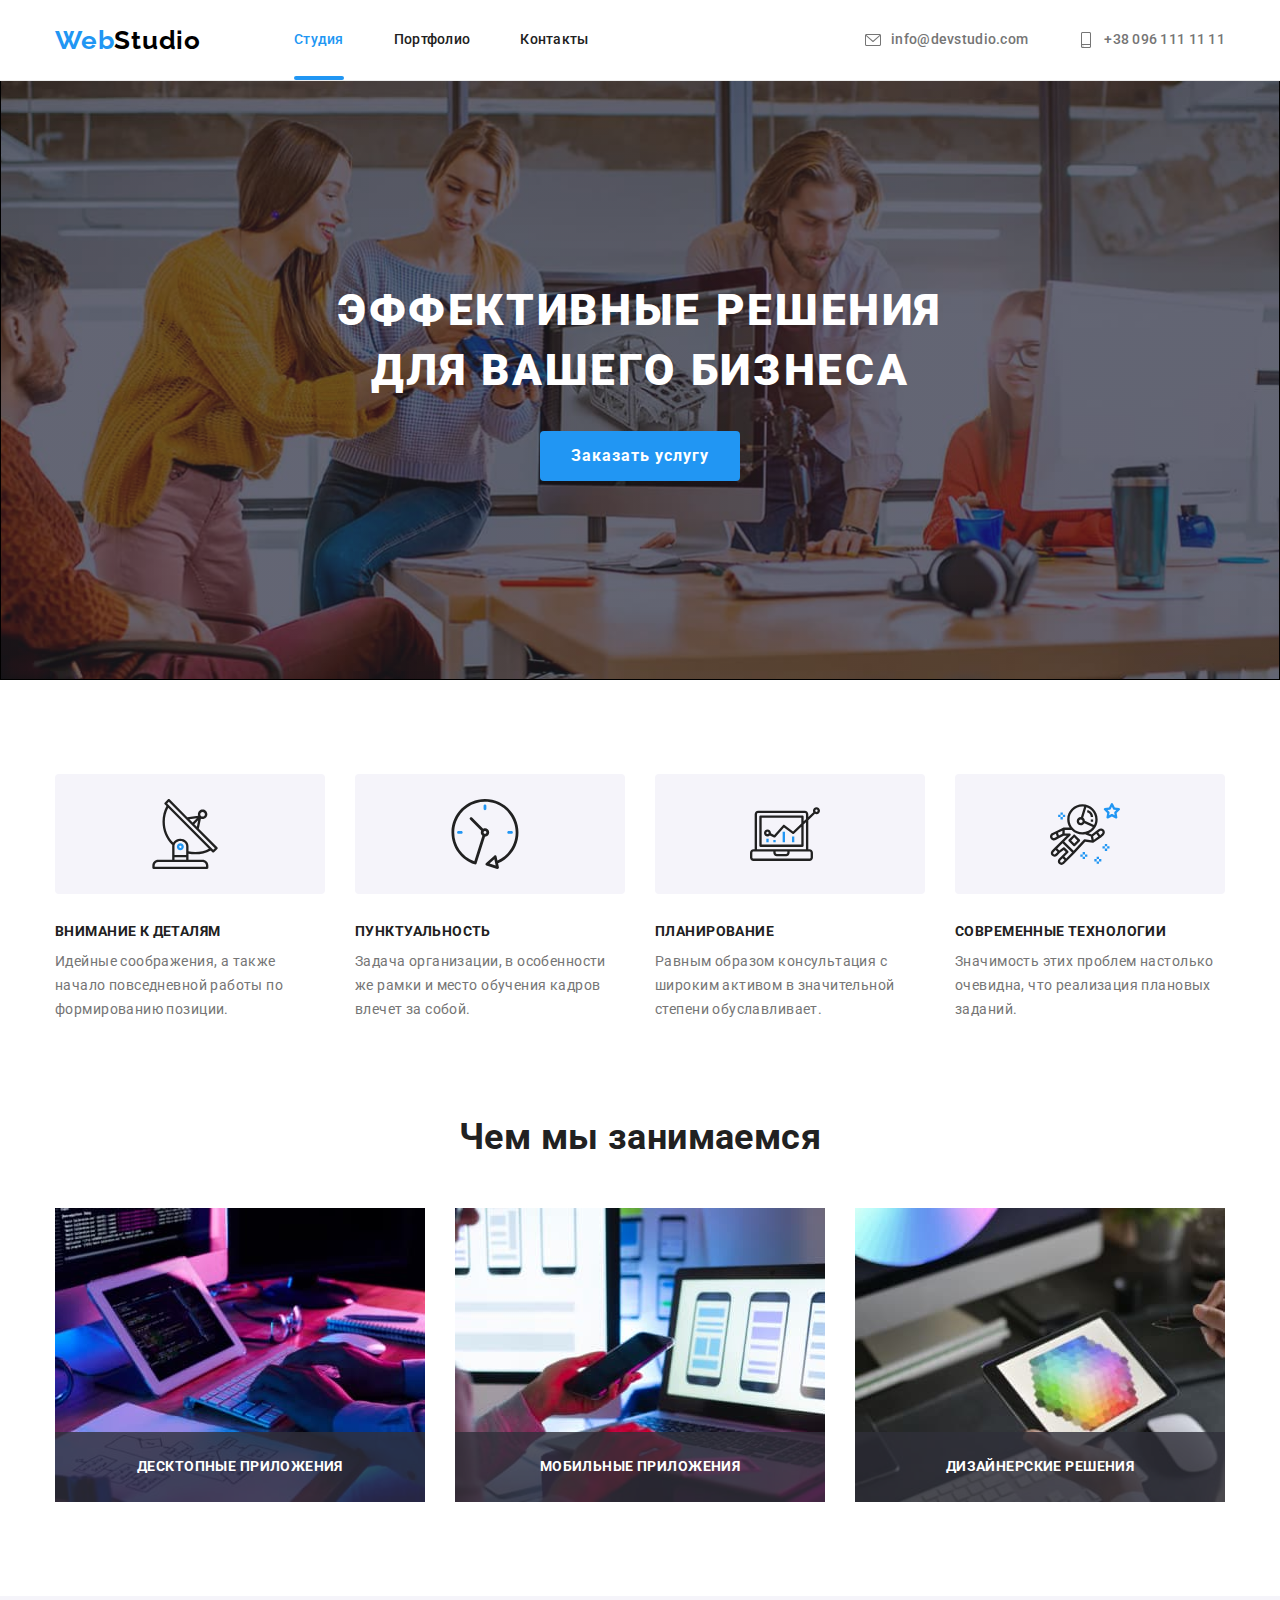
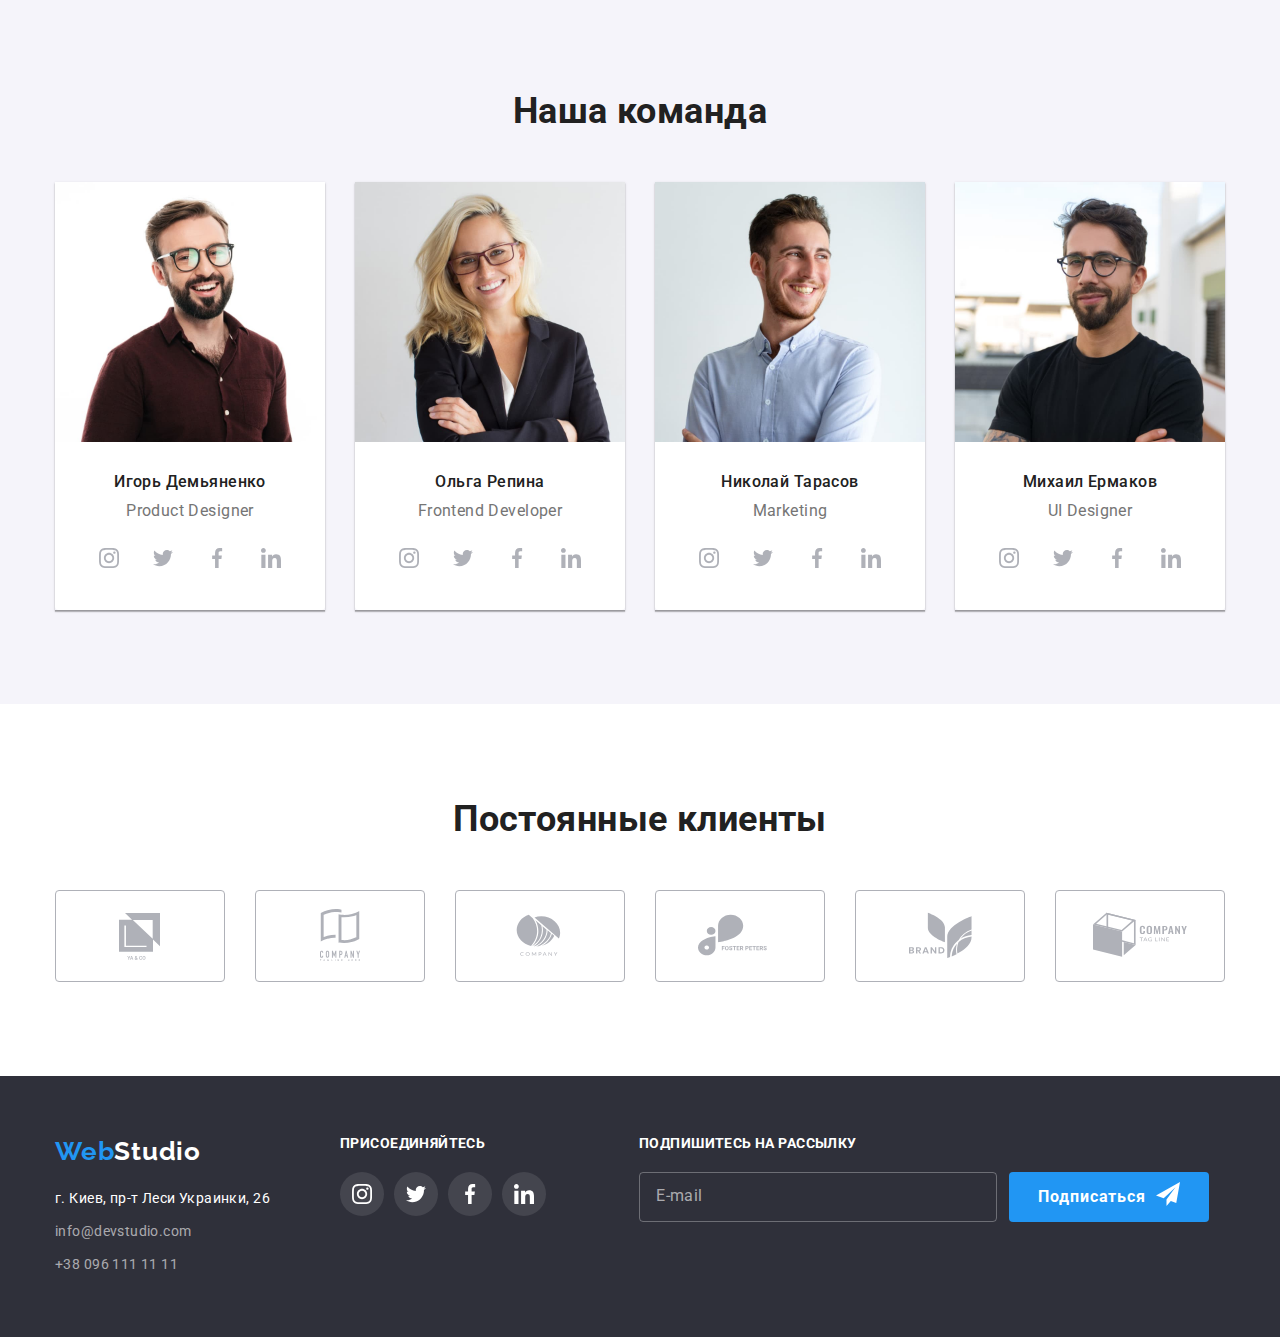
==== commit 6a513643: "исправления HW-6" ====
--- a/index.html
+++ b/index.html
@@ -369,7 +369,7 @@
                 </li>
                 </ul>
             </div>
-            <div>
+            <div class="footer-reaction">
                 <h2 class="footer-title">Подпишитесь на рассылку</h2>
                     <div class="footer-mail">
                         <form class="footer-form">
--- a/css/styles.css
+++ b/css/styles.css
@@ -568,19 +568,17 @@
     display: flex;
     justify-content: center;
     align-content: center;
-}
-
-/* .footer-mail{
-    display: flex;
-    justify-content: center;
-    align-content: center;
-} */
+    
+}
+.footer-reaction{
+    margin-left: 23px;
+}
 
 .footer-input-area{
     padding: 15px 16px;
     margin-right: 12px;
     
-    width: 358px;
+    min-width: 358px;
     height: 50px;
 
     background-color: transparent;
@@ -796,8 +794,8 @@
     transform: translate(-50%, -50%);
     transition: opacity 350ms cubic-bezier(0.4, 0, 0.2, 1);
 
-    min-height: 528px;
-    min-width: 581px;
+    min-height: 581px;
+    width: 528px;
     padding: 15px;
 
     background-color: var(--primary-white-color);
@@ -931,7 +929,8 @@
     outline: none;
     resize: none;
     width: 100%;
-    min-height: 120px;
+    height: 120px;
+    margin-bottom: 20px;
 }
 
 .form-textarea::placeholder{
@@ -944,9 +943,9 @@
      color: rgba(117, 117, 117, 0.5);
 }
 
-/* .form-textarea:focus-within {
+.form-textarea:focus-within {
     border: 1px solid var(--accent-color);
-} */
+}
 
 .form .button-primary{
     margin: 30px auto 0px;
@@ -961,6 +960,7 @@
     appearance: none; */
     position: absolute;
     display: block;
+   
 
 }
 
@@ -977,6 +977,7 @@
 .checkbox-label{
     display: flex;
     align-items: center;
+    margin-left: 14px;
 }
 .checkbox-label::after{
     content: ;
